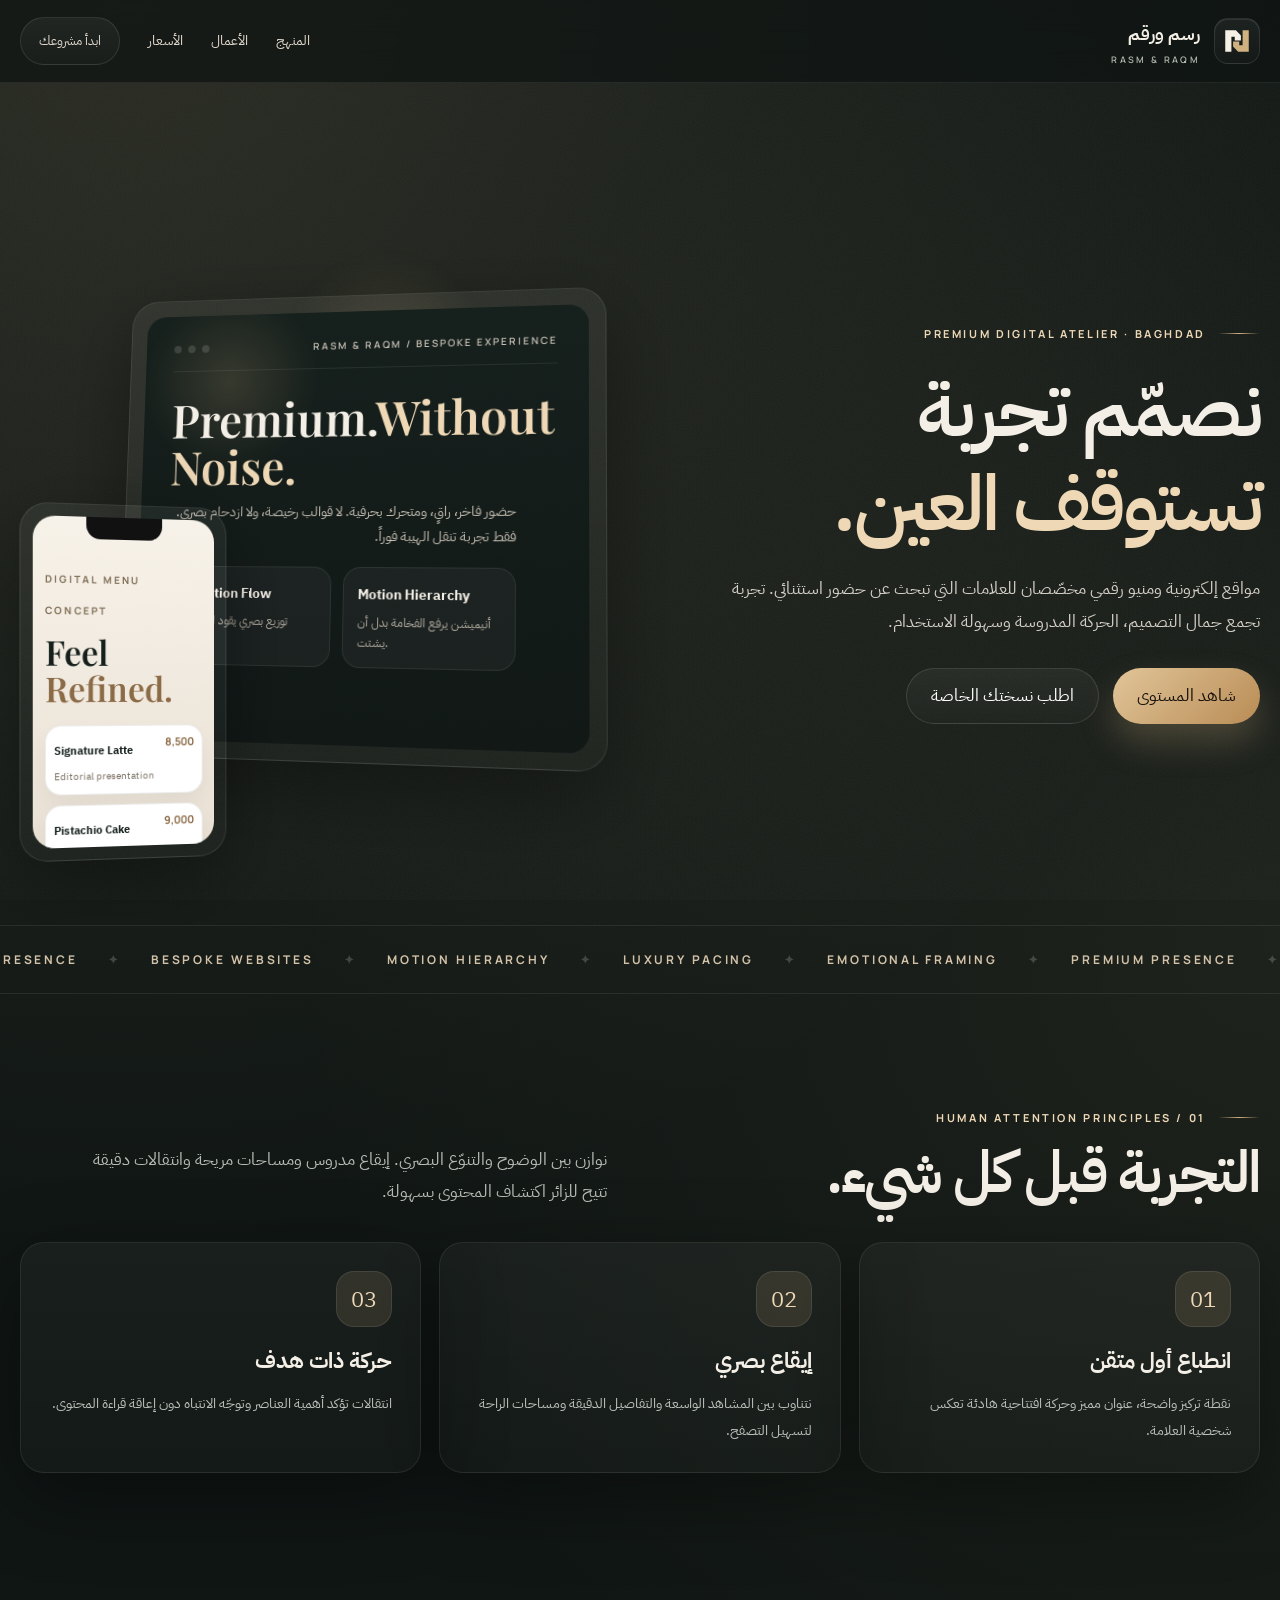
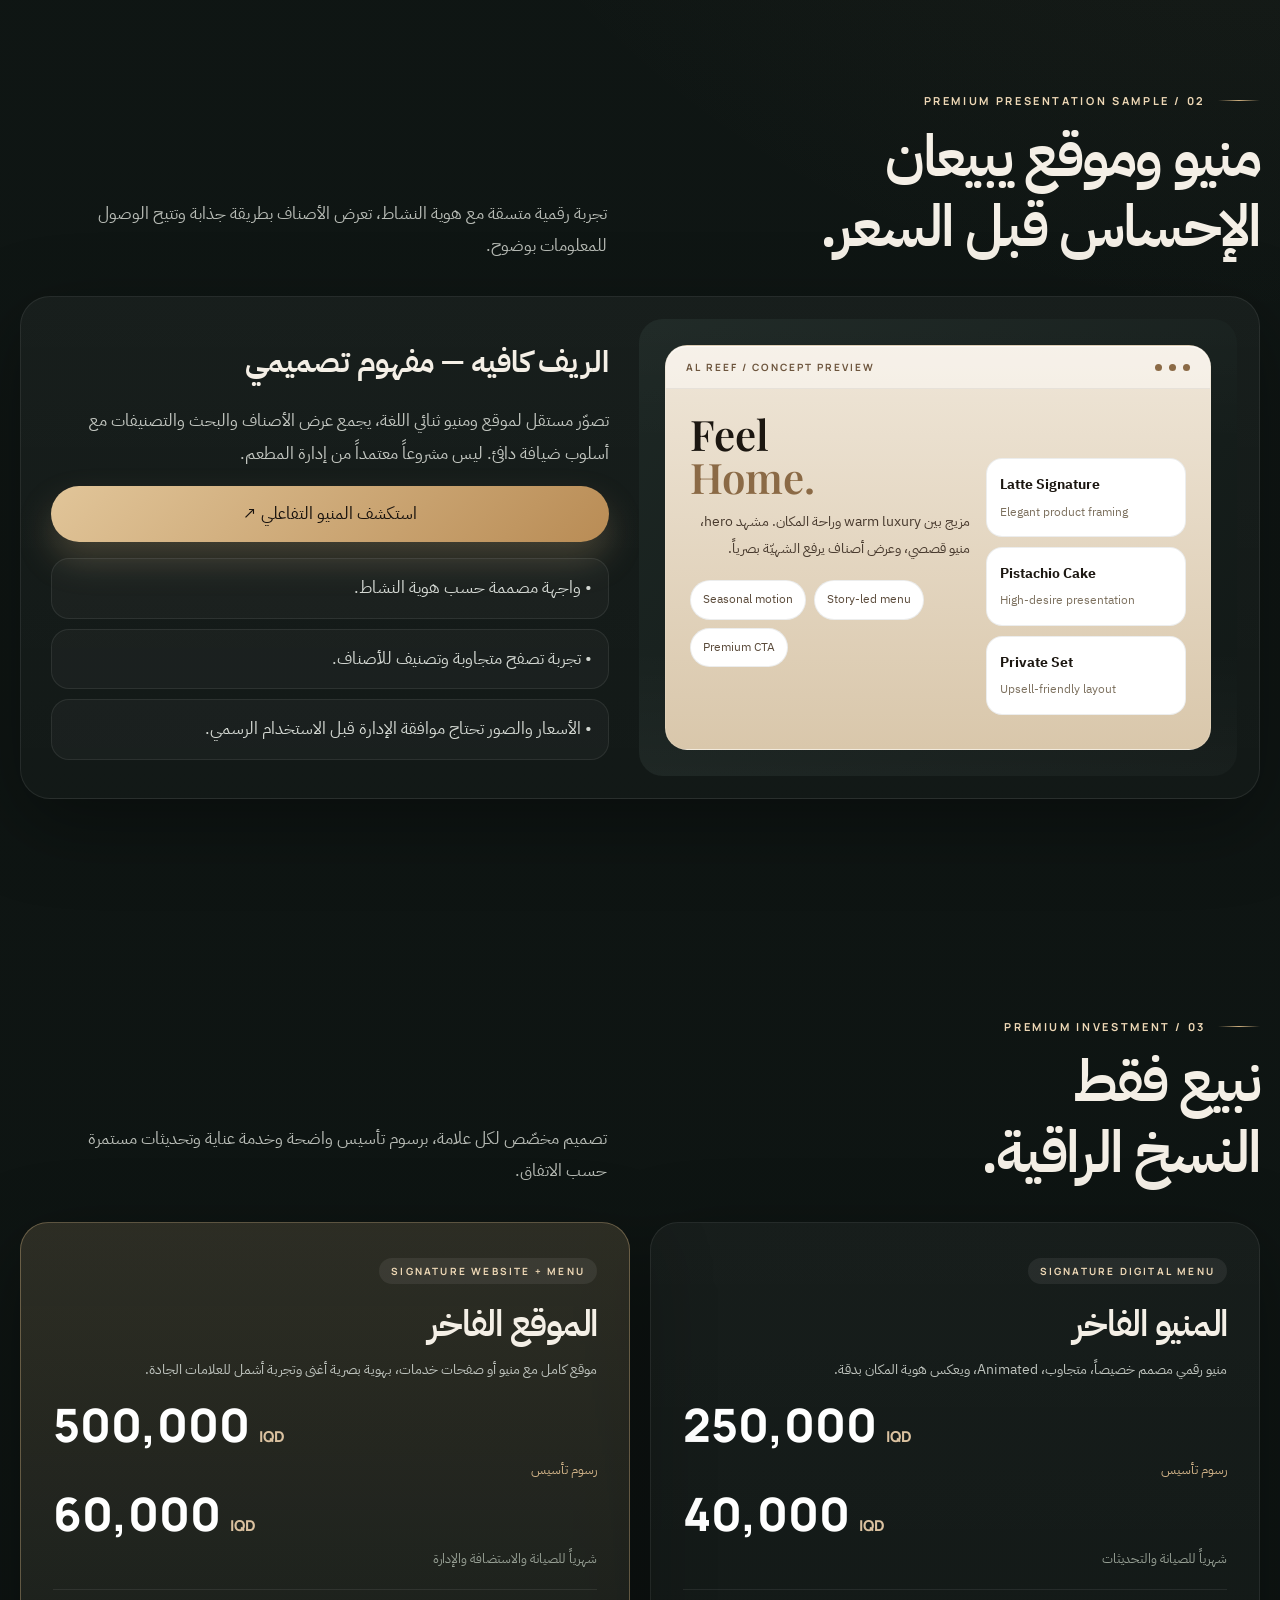
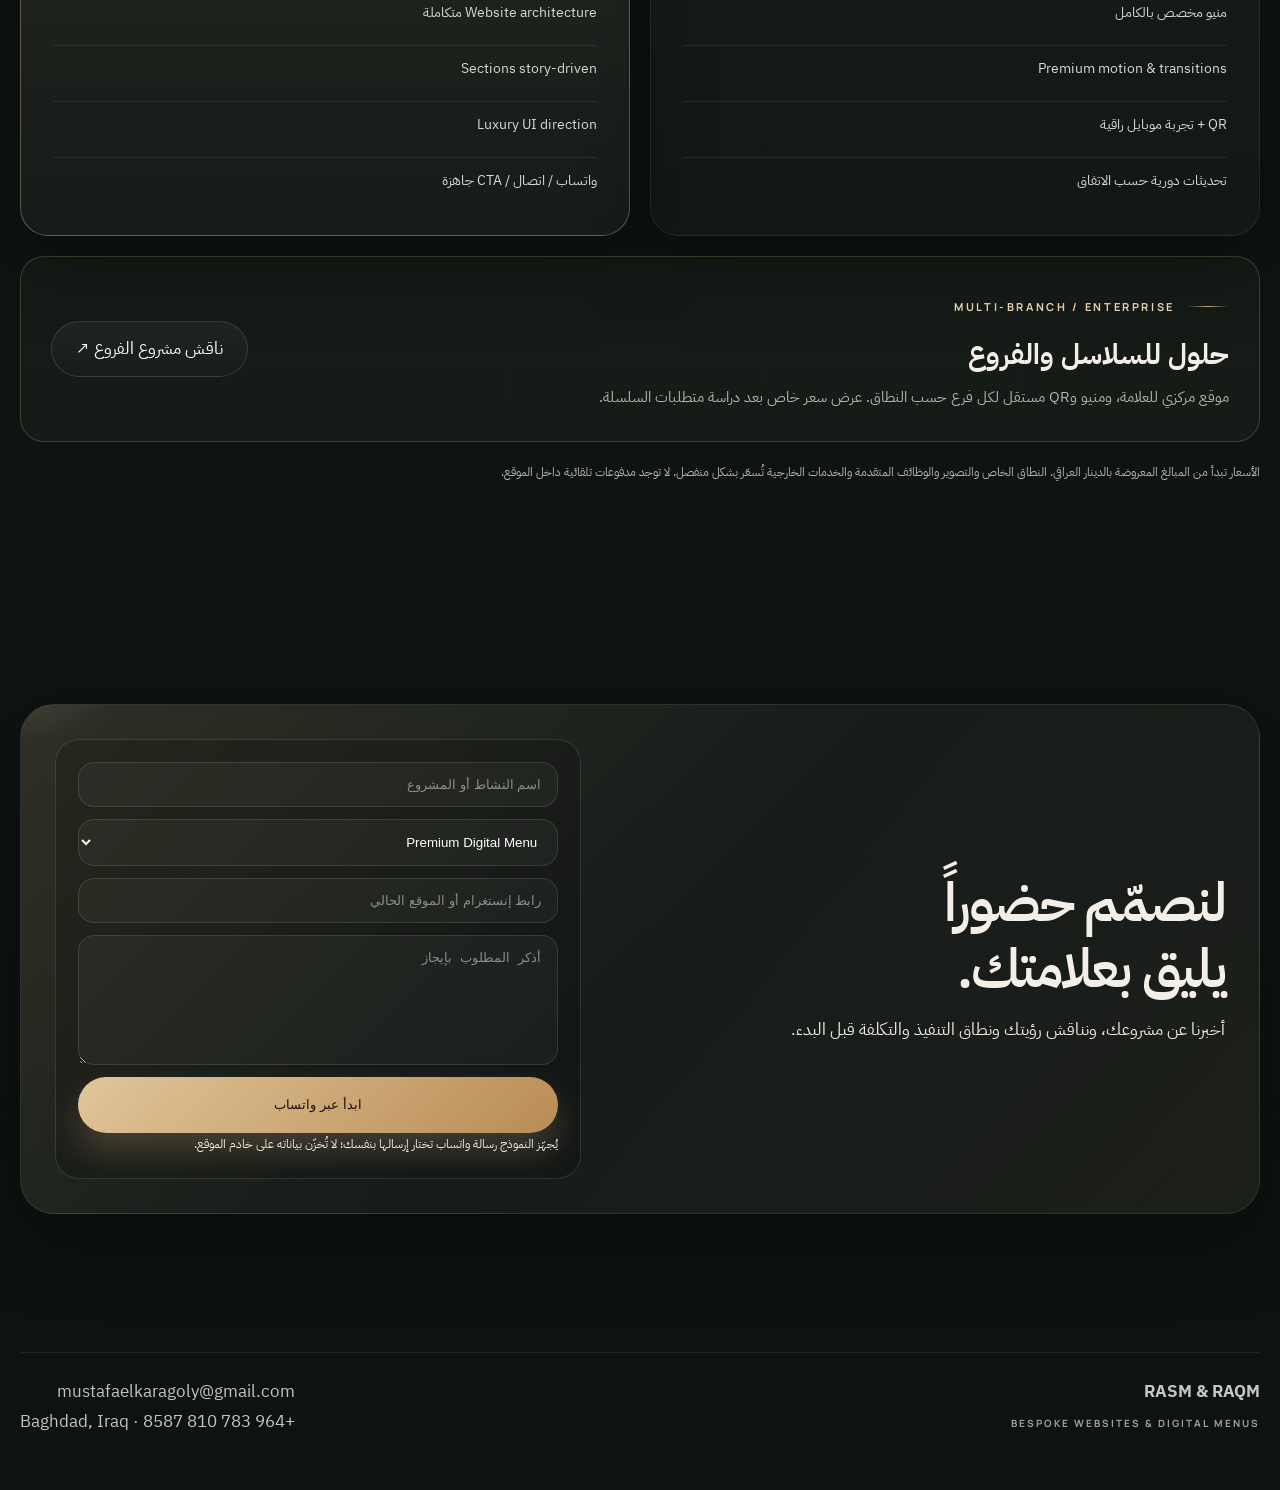
==== index.html @ 23bff21f "Continuous grouped menu with bidirectional scrollspy, sticky navigation and global filters" ====
<!doctype html>
<html lang="ar" dir="rtl">
<head>
  <meta charset="utf-8" />
  <meta name="viewport" content="width=device-width, initial-scale=1, viewport-fit=cover" />
  <meta name="theme-color" content="#111816" />
  <title>رسم ورقم | RASM &amp; RAQM — Premium Digital Studio</title><link rel="icon" href="assets/favicon.svg" type="image/svg+xml"><link rel="canonical" href="https://rasm-raqm.mustafaelkaragoly.workers.dev/"><meta name="description" content="استوديو متخصص بالمواقع الإلكترونية والمنيو الرقمي الفاخر في بغداد."><meta property="og:title" content="رسم ورقم | RASM &amp; RAQM">
  <link rel="preconnect" href="https://fonts.googleapis.com">
  <link rel="preconnect" href="https://fonts.gstatic.com" crossorigin>
  <link href="https://fonts.googleapis.com/css2?family=IBM+Plex+Sans+Arabic:wght@300;400;500;600;700&family=Playfair+Display:wght@500;600;700&family=Manrope:wght@400;500;600;700;800&display=swap" rel="stylesheet">
  <style>
    :root{
      --bg:#0e1412;
      --panel:#141d1a;
      --panel-2:#1a2521;
      --text:#f4efe6;
      --muted:#b0b7ad;
      --gold:#d0b180;
      --gold-soft:#eed8b6;
      --line:rgba(255,255,255,.08);
      --glow:rgba(208,177,128,.18);
      --radius:26px;
      --shadow:0 24px 80px rgba(0,0,0,.35);
      --max:1240px;
    }
    *{box-sizing:border-box}
    html{scroll-behavior:smooth}
    body{
      margin:0;
      background:
        radial-gradient(circle at 10% 0%, rgba(208,177,128,.14), transparent 26%),
        radial-gradient(circle at 100% 20%, rgba(208,177,128,.08), transparent 25%),
        linear-gradient(180deg, #101715 0%, #0d1311 100%);
      color:var(--text);
      font:400 17px/1.8 "IBM Plex Sans Arabic", system-ui, sans-serif;
      overflow-x:hidden;
    }
    body::before{
      content:""; position:fixed; inset:0; pointer-events:none; opacity:.06;
      background-image:url("data:image/svg+xml,%3Csvg xmlns='http://www.w3.org/2000/svg' width='180' height='180' viewBox='0 0 180 180'%3E%3Cfilter id='n'%3E%3CfeTurbulence type='fractalNoise' baseFrequency='.85' numOctaves='2'/%3E%3C/filter%3E%3Crect width='180' height='180' filter='url(%23n)' opacity='.65'/%3E%3C/svg%3E");
    }
    a{text-decoration:none;color:inherit}
    img{display:block;max-width:100%}
    .wrap{width:min(var(--max), calc(100% - 40px)); margin:auto; position:relative; z-index:2}
    .eyebrow{display:inline-flex;align-items:center;gap:12px;color:var(--gold-soft);font:700 11px/1 Manrope, sans-serif;letter-spacing:.24em;text-transform:uppercase}
    .eyebrow::before{content:"";width:42px;height:1px;background:linear-gradient(90deg,transparent,var(--gold),transparent)}
    .reveal{opacity:0;transform:translateY(32px) scale(.985);transition:opacity .9s ease, transform .9s ease}
    .reveal.on{opacity:1;transform:none}

    .topbar{position:sticky;top:0;z-index:30;background:rgba(14,20,18,.72);backdrop-filter:blur(16px);border-bottom:1px solid var(--line)}
    .nav{display:flex;justify-content:space-between;align-items:center;min-height:82px;gap:18px}
    .brand{display:flex;align-items:center;gap:14px}
    .mark{width:46px;height:46px;border-radius:14px;display:grid;place-items:center;border:1px solid rgba(255,255,255,.1);background:linear-gradient(180deg, rgba(255,255,255,.06), rgba(255,255,255,.02));box-shadow:inset 0 1px 0 rgba(255,255,255,.08)}
    .mark svg{width:28px;height:28px}
    .brand b{display:block;font-size:18px}
    .brand small{display:block;font:600 9px/1 Manrope,sans-serif;letter-spacing:.26em;color:var(--muted);margin-top:5px}
    .links{display:flex;align-items:center;gap:28px;color:#dfd8cc;font-size:14px}
    .links a{position:relative}
    .links a::after{content:"";position:absolute;inset:auto 0 -8px auto;width:0;height:1px;background:var(--gold);transition:.25s}
    .links a:hover::after{width:100%}
    .mini-btn{padding:11px 18px;border-radius:999px;border:1px solid rgba(255,255,255,.1);background:linear-gradient(180deg, rgba(255,255,255,.05), rgba(255,255,255,.02));font-size:13px}

    .hero{padding:56px 0 26px; position:relative; overflow:hidden}
    .hero-grid{display:grid;grid-template-columns:1.03fr .97fr;gap:40px;align-items:center;min-height:760px}
    .hero h1{font:600 clamp(50px, 7.3vw, 104px)/.98 "Playfair Display", serif;margin:20px 0 20px;letter-spacing:.01em}
    .hero h1 span{display:block;color:var(--gold-soft)}
    .hero p{max-width:560px;color:#d5d0c7;margin:0 0 30px;font-size:17px;line-height:1.95}
    .cta-row{display:flex;gap:14px;flex-wrap:wrap}
    .btn{display:inline-flex;align-items:center;justify-content:center;gap:10px;min-height:56px;padding:0 24px;border-radius:999px;transition:transform .3s ease, box-shadow .3s ease}
    .btn:hover{transform:translateY(-4px)}
    .btn-primary{background:linear-gradient(135deg, #e1c599, #b98c55); color:#17110d; box-shadow:0 18px 34px rgba(208,177,128,.25)}
    .btn-ghost{border:1px solid rgba(255,255,255,.12);background:linear-gradient(180deg, rgba(255,255,255,.05), rgba(255,255,255,.015));color:#fff}

    .hero-stage{position:relative;min-height:700px}
    .orb{position:absolute;border-radius:50%;filter:blur(10px);opacity:.55;animation:float 8s ease-in-out infinite}
    .orb.one{width:220px;height:220px;right:18%;top:6%;background:radial-gradient(circle, rgba(208,177,128,.32), transparent 65%)}
    .orb.two{width:180px;height:180px;left:8%;bottom:9%;background:radial-gradient(circle, rgba(255,255,255,.15), transparent 65%);animation-duration:10s}
    .device-wall{position:absolute;inset:20px 0 0 0}
    .laptop{position:absolute;right:0;top:60px;width:84%;border-radius:28px;padding:16px;background:linear-gradient(180deg, rgba(255,255,255,.06), rgba(255,255,255,.015));border:1px solid rgba(255,255,255,.09);box-shadow:var(--shadow);transform:perspective(1200px) rotateY(-10deg) rotateX(6deg);animation:drift 9s ease-in-out infinite}
    .screen{border-radius:20px;overflow:hidden;min-height:470px;background:linear-gradient(160deg, #1d2724, #111816);position:relative}
    .screen::before{content:"";position:absolute;inset:0;background:linear-gradient(120deg, rgba(255,255,255,.04), transparent 30%, transparent 70%, rgba(255,255,255,.02))}
    .site-preview{position:absolute;inset:0;padding:30px;background:
      radial-gradient(circle at 20% 16%, rgba(208,177,128,.18), transparent 18%),
      linear-gradient(180deg,#16201d,#111816)}
    .site-top{display:flex;justify-content:space-between;align-items:center;padding-bottom:18px;border-bottom:1px solid rgba(255,255,255,.08)}
    .site-top .dots{display:flex;gap:7px}.site-top .dots i{width:8px;height:8px;border-radius:50%;background:#fff2}.site-top small{font:600 10px/1 Manrope,sans-serif;color:#c9c2b7;letter-spacing:.2em}
    .preview-grid{display:grid;grid-template-columns:1.08fr .92fr;gap:20px;align-items:center;padding-top:26px}
    .preview-copy h3{font:600 48px/1.02 "Playfair Display",serif;margin:0 0 10px}
    .preview-copy h3 span{color:var(--gold-soft)}
    .preview-copy p{margin:0;color:#c5beb2;line-height:1.8;font-size:14px}
    .mini-cards{display:grid;grid-template-columns:1fr 1fr;gap:12px;margin-top:18px}
    .mini-card{padding:14px;border-radius:18px;background:rgba(255,255,255,.04);border:1px solid rgba(255,255,255,.08)}
    .mini-card b{display:block;font-size:14px;margin-bottom:6px}.mini-card span{display:block;color:#b7b0a4;font-size:12px;line-height:1.6}
    .floating-phone{position:absolute;left:0;bottom:0;width:36%;padding:12px;border-radius:28px;background:linear-gradient(180deg, rgba(255,255,255,.06), rgba(255,255,255,.02));border:1px solid rgba(255,255,255,.1);box-shadow:var(--shadow);transform:translateY(30px) perspective(900px) rotateY(10deg);animation:drift2 10s ease-in-out infinite}
    .phone-screen{border-radius:22px;overflow:hidden;background:linear-gradient(180deg,#f7f2e9,#eae1d5);min-height:380px;color:#15201c;position:relative}
    .phone-notch{width:42%;height:22px;background:#111;border-radius:0 0 14px 14px;margin:0 auto 12px}
    .phone-ui{padding:18px}
    .phone-ui .tag{font:700 10px/1 Manrope,sans-serif;letter-spacing:.22em;color:#7f6d55;text-transform:uppercase}
    .phone-ui h4{font:600 34px/1.05 "Playfair Display",serif;margin:10px 0 12px}.phone-ui h4 span{display:block;color:#8b6a46}
    .phone-list{display:grid;gap:10px;margin-top:18px}
    .phone-item{display:flex;justify-content:space-between;gap:10px;padding:12px 14px;border-radius:16px;background:#fff;border:1px solid rgba(21,32,28,.08);box-shadow:0 10px 20px rgba(0,0,0,.05)}
    .phone-item b{font-size:13px}.phone-item small{display:block;color:#7d7365;font-size:11px;margin-top:3px}.phone-item span{font:700 14px Manrope,sans-serif;color:#8b6a46}

    .ticker{padding:18px 0;border-top:1px solid var(--line);border-bottom:1px solid var(--line);overflow:hidden;white-space:nowrap}
    .ticker-track{display:inline-flex;gap:30px;min-width:max-content;animation:ticker 22s linear infinite;color:#d3c2a8;font:700 12px Manrope,sans-serif;letter-spacing:.24em;text-transform:uppercase}
    .ticker-track span::after{content:"✦";margin-inline-start:30px;color:#ffffff30}

    section{padding:104px 0;position:relative}
    .section-head{display:grid;grid-template-columns:1.03fr .97fr;gap:30px;align-items:end;margin-bottom:34px}
    .section-head h2{font:600 clamp(40px,5vw,72px)/1.04 "Playfair Display",serif;margin:10px 0 0}
    .section-head p{margin:0;color:#b8bcb6;line-height:1.9;max-width:540px}

    .psych-grid{display:grid;grid-template-columns:repeat(3,1fr);gap:18px}
    .psych-card{padding:28px;border-radius:24px;background:linear-gradient(180deg, rgba(255,255,255,.04), rgba(255,255,255,.018));border:1px solid rgba(255,255,255,.08);box-shadow:var(--shadow)}
    .psych-card i{display:inline-grid;place-items:center;width:56px;height:56px;border-radius:18px;background:rgba(208,177,128,.14);border:1px solid rgba(255,255,255,.09);font-style:normal;color:var(--gold-soft);font-size:22px;margin-bottom:14px}
    .psych-card h3{margin:0 0 10px;font-size:22px}.psych-card p{margin:0;color:#bcc0ba;font-size:14px;line-height:1.9}

    .work-stack{display:grid;gap:22px}
    .case{display:grid;grid-template-columns:1.02fr .98fr;gap:22px;align-items:stretch;padding:22px;border-radius:30px;background:linear-gradient(180deg, rgba(255,255,255,.04), rgba(255,255,255,.018));border:1px solid rgba(255,255,255,.08);box-shadow:var(--shadow)}
    .case-art{border-radius:24px;overflow:hidden;min-height:420px;position:relative;background:linear-gradient(135deg,#1d2724,#111816)}
    .case-art::before{content:"";position:absolute;inset:0;background:linear-gradient(180deg, rgba(255,255,255,.02), transparent 28%, transparent 72%, rgba(255,255,255,.03))}
    .case-scene{position:absolute;inset:0;padding:26px}
    .case-window{height:100%;border-radius:22px;border:1px solid rgba(255,255,255,.1);background:linear-gradient(180deg,#efe6d8,#d9c7ab);overflow:hidden;position:relative;box-shadow:inset 0 1px 0 rgba(255,255,255,.65)}
    .case-header{display:flex;justify-content:space-between;align-items:center;padding:16px 20px;background:rgba(255,255,255,.42);border-bottom:1px solid rgba(0,0,0,.06)}
    .case-header small{font:700 10px/1 Manrope,sans-serif;letter-spacing:.2em;color:#6d553d;text-transform:uppercase}.chrome-dots{display:flex;gap:7px}.chrome-dots i{width:7px;height:7px;border-radius:50%;background:#8b6a46}
    .case-body{display:grid;grid-template-columns:1fr 200px;gap:16px;padding:24px;height:calc(100% - 53px)}
    .case-copy h3{font:600 42px/1.02 "Playfair Display",serif;margin:0;color:#1c1711}.case-copy h3 span{display:block;color:#8b6a46}.case-copy p{margin:10px 0 0;color:#47392d;font-size:14px;line-height:1.9}
    .menu-pills{display:flex;gap:8px;flex-wrap:wrap;margin-top:18px}.menu-pills span{padding:8px 12px;border-radius:999px;background:#fff;border:1px solid rgba(21,32,28,.08);font-size:12px;color:#5b4b3b}
    .dish-cards{display:grid;gap:10px;align-self:end}.dish-card{padding:13px;border-radius:16px;background:#fff;color:#1c1711;border:1px solid rgba(21,32,28,.08)}.dish-card b{display:block;font-size:14px}.dish-card small{display:block;color:#7d715f;font-size:12px;margin-top:4px}
    .case-copy2{padding:16px 8px;display:grid;gap:16px;align-content:center}
    .case-copy2 h3{font-size:30px;margin:0}.case-copy2 p{margin:0;color:#c3c7c1;line-height:1.9}
    .case-list{display:grid;gap:10px}.case-list div{padding:14px 16px;border-radius:18px;background:rgba(255,255,255,.03);border:1px solid rgba(255,255,255,.08);color:#d4d8d3}

    .price-grid{display:grid;grid-template-columns:repeat(2,1fr);gap:20px}
    .plan{padding:32px;border-radius:28px;background:linear-gradient(180deg, rgba(255,255,255,.04), rgba(255,255,255,.018));border:1px solid rgba(255,255,255,.08);position:relative;overflow:hidden;box-shadow:var(--shadow)}
    .plan.featured{background:linear-gradient(180deg, rgba(208,177,128,.16), rgba(255,255,255,.03));border-color:rgba(208,177,128,.38)}
    .plan .tag{display:inline-flex;padding:8px 12px;border-radius:999px;background:rgba(255,255,255,.07);font:700 10px/1 Manrope,sans-serif;letter-spacing:.22em;text-transform:uppercase;color:var(--gold-soft)}
    .plan h3{font:600 36px/1.05 "Playfair Display",serif;margin:18px 0 10px}
    .plan p{color:#bfc4be;font-size:14px;line-height:1.9;margin:0 0 18px}
    .money{display:grid;gap:10px;margin:14px 0 18px}
    .money b{font:800 46px/1 Manrope,sans-serif;color:#fff;direction:ltr}.money b small{font-size:15px;color:#dbc2a0}
    .money span{display:block;color:#d2b489;font-size:13px}.money em{display:block;color:#97a095;font-style:normal;font-size:13px}
    .plan ul{margin:0;padding:0;list-style:none;display:grid;gap:10px}.plan li{padding:10px 0;border-top:1px solid rgba(255,255,255,.08);color:#d6dad5;font-size:14px}

    .cta-shell{padding:34px;border-radius:34px;position:relative;overflow:hidden;background:linear-gradient(135deg, rgba(208,177,128,.18), rgba(255,255,255,.04), rgba(208,177,128,.08));border:1px solid rgba(255,255,255,.09);box-shadow:var(--shadow)}
    .cta-shell::before{content:"";position:absolute;inset:-40% auto auto -10%;width:260px;height:260px;border-radius:50%;background:radial-gradient(circle, rgba(255,255,255,.18), transparent 60%)}
    .cta-grid{position:relative;z-index:1;display:grid;grid-template-columns:1.08fr .92fr;gap:26px;align-items:center}
    .cta-grid h2{font:600 clamp(36px,4.2vw,62px)/1.03 "Playfair Display",serif;margin:0 0 12px}
    .cta-grid p{margin:0;color:#f0ece4;line-height:1.9}
    .contact-panel{padding:22px;border-radius:24px;background:rgba(0,0,0,.16);border:1px solid rgba(255,255,255,.12)}
    .contact-panel form{display:grid;gap:12px}.contact-panel input,.contact-panel select,.contact-panel textarea{width:100%;border:1px solid rgba(255,255,255,.11);background:rgba(255,255,255,.04);color:#fff;border-radius:16px;padding:14px 16px;outline:none}.contact-panel textarea{min-height:130px;resize:vertical}
    .contact-panel input::placeholder,.contact-panel textarea::placeholder{color:#d2d2d299}
    .contact-panel .btn-primary{width:100%;border:none}

    footer{padding:34px 0 52px;color:#c3c7c1}
    .foot{display:flex;justify-content:space-between;gap:18px;align-items:center;flex-wrap:wrap;border-top:1px solid var(--line);padding-top:24px}
    .foot small{font:700 10px/1 Manrope,sans-serif;letter-spacing:.2em;color:#9da39c;text-transform:uppercase}

    @keyframes ticker{from{transform:translateX(0)}to{transform:translateX(-50%)}}
    @keyframes float{50%{transform:translateY(-16px)}}
    @keyframes drift{50%{transform:perspective(1200px) rotateY(-8deg) rotateX(4deg) translateY(-12px)}}
    @keyframes drift2{50%{transform:translateY(16px) perspective(900px) rotateY(8deg)}}

    @media (max-width:1100px){
      .hero-grid,.section-head,.case,.cta-grid{grid-template-columns:1fr}
      .hero-stage{min-height:640px}.laptop{width:88%}.floating-phone{width:40%}.psych-grid,.price-grid{grid-template-columns:1fr 1fr}
    }
    @media (max-width:760px){
      .wrap{width:min(var(--max), calc(100% - 24px))}
      .links a:not(.mini-btn){display:none}
      .nav{min-height:70px}.hero{padding-top:34px}.hero-grid{min-height:0;gap:24px}.hero h1{font-size:60px}.hero p{font-size:14px}.hero-stage{min-height:500px}.laptop{top:40px;right:0;width:92%;padding:10px}.screen{min-height:320px}.preview-grid{grid-template-columns:1fr}.preview-copy h3{font-size:32px}.floating-phone{width:48%;left:4%;bottom:8px}.phone-screen{min-height:280px}.phone-ui h4{font-size:26px}.section-head h2{font-size:46px}.psych-grid,.price-grid{grid-template-columns:1fr}.case{padding:14px}.case-body{grid-template-columns:1fr;gap:12px}.cta-shell{padding:22px}.cta-grid h2{font-size:40px}
    }
   
.reveal{opacity:1;transform:none}.reveal.motion-ready{opacity:0;transform:translateY(24px)}.reveal.motion-ready.on{opacity:1;transform:none}
.hero h1,.section-head h2,.plan h3,.cta-grid h2{font-family:"IBM Plex Sans Arabic",Tahoma,sans-serif;line-height:1.22;font-weight:600;letter-spacing:-.035em}
.hero h1{font-size:clamp(48px,6vw,91px)}.section-head h2{font-size:clamp(36px,4.5vw,66px)}
.enterprise{margin-top:20px;border:1px solid #d0b18040;display:flex;align-items:center;justify-content:space-between;gap:25px;padding:30px;border-radius:24px;background:#d0b1800b}.enterprise h3{font-size:28px;margin:12px 0 4px}.enterprise p{color:var(--muted);margin:0;font-size:15px}.terms{font-size:12px;color:var(--muted);line-height:1.8;margin-top:20px}.contact-panel select option{background:#18221e;color:#f5f2eb}.contact-panel input:focus,.contact-panel select:focus,.contact-panel textarea:focus{outline:2px solid var(--gold);outline-offset:2px}.btn:focus-visible,a:focus-visible{outline:2px solid var(--gold);outline-offset:4px}.ticker-track{direction:ltr}.site-preview,.phone-ui,.case-window{direction:ltr}.preview-copy p,.case-copy p{direction:rtl;text-align:right}.preview-grid{grid-template-columns:1fr}.preview-copy{max-width:90%}.mini-cards{max-width:380px}.case-body{grid-template-columns:1fr minmax(120px,200px)}.case-copy{min-width:0}.screen,.phone-screen{min-height:0}.screen{aspect-ratio:1.04}.phone-screen{aspect-ratio:.56}.hero-stage{min-height:620px}.phone-ui{padding:12px}.phone-item{padding:8px;gap:5px}.phone-item b{font-size:11px}.phone-item span{font-size:11px}.phone-item small{font-size:10px}.phone-ui h4{font-size:clamp(20px,2.8vw,34px)}
@media(max-width:760px){.hero h1{font-size:clamp(45px,12vw,68px)}.hero-stage{min-height:0;aspect-ratio:.95}.laptop{top:15px}.screen{aspect-ratio:1.05}.site-preview{padding:14px}.site-top small{font-size:7px}.preview-grid{padding-top:12px}.preview-copy h3{font-size:clamp(22px,6vw,32px)}.preview-copy p{font-size:10px}.mini-cards{margin-top:10px;gap:6px}.mini-card{padding:6px;border-radius:8px}.mini-card b{font-size:9px;margin-bottom:3px}.mini-card span{font-size:8px}.floating-phone{width:43%;left:1%;bottom:0;padding:6px}.phone-screen{border-radius:14px}.phone-notch{height:10px;margin-bottom:5px}.phone-ui{padding:8px}.phone-ui h4{margin:5px 0;font-size:20px}.phone-ui .tag{font-size:6px;letter-spacing:.1em}.phone-list{gap:5px;margin-top:6px}.phone-item{padding:6px;border-radius:7px}.phone-item b,.phone-item span{font-size:8px}.phone-item small{font-size:7px}.case-art{min-height:420px}.case-scene{padding:12px}.case-body{grid-template-columns:1fr;padding:14px;align-content:start;gap:10px}.case-copy h3{font-size:30px}.case-copy p{font-size:12px}.dish-cards{gap:5px}.dish-card{padding:7px}.dish-card b{font-size:11px}.dish-card small{font-size:9px}.menu-pills{gap:5px;margin-top:8px}.menu-pills span{padding:4px 8px;font-size:9px}.case-copy2{padding:10px}.section-head h2{font-size:39px}.enterprise{flex-direction:column;align-items:flex-start;padding:22px}section{padding:64px 0}}
@media(prefers-reduced-motion:reduce){*,*::before,*::after{animation:none!important;transition:none!important;scroll-behavior:auto!important}.reveal.motion-ready{opacity:1;transform:none}}
</style>
</head>
<body>
  <div class="topbar">
    <div class="wrap nav">
      <a class="brand" href="#top">
        <div class="mark">
          <svg viewBox="0 0 100 100" aria-hidden="true"><path fill="#f5efe6" d="M8 12H46L64 30V48H42V35H30V88H8Z"/><path fill="#d0b180" d="M92 88H54L36 70V52H58V65H70V12H92Z"/></svg>
        </div>
        <div>
          <b>رسم ورقم</b>
          <small>RASM &amp; RAQM</small>
        </div>
      </a>
      <div class="links">
        <a href="#psychology">المنهج</a>
        <a href="#work">الأعمال</a>
        <a href="#pricing">الأسعار</a>
        <a class="mini-btn" href="#contact">ابدأ مشروعك</a>
      </div>
    </div>
  </div>

  <header class="hero" id="top">
    <div class="wrap hero-grid">
      <div class="reveal on">
        <span class="eyebrow">premium digital atelier · baghdad</span>
        <h1>نصمّم تجربة <span>تستوقف العين.</span></h1>
        <p>
          مواقع إلكترونية ومنيو رقمي مخصّصان للعلامات التي تبحث عن حضور استثنائي. تجربة تجمع جمال التصميم، الحركة المدروسة وسهولة الاستخدام.
        </p>
        <div class="cta-row">
          <a class="btn btn-primary" href="#work">شاهد المستوى</a>
          <a class="btn btn-ghost" href="#contact">اطلب نسختك الخاصة</a>
        </div>
      </div>

      <div class="hero-stage reveal on" aria-hidden="true">
        <div class="orb one"></div>
        <div class="orb two"></div>
        <div class="device-wall">
          <div class="laptop">
            <div class="screen">
              <div class="site-preview">
                <div class="site-top"><div class="dots"><i></i><i></i><i></i></div><small>RASM &amp; RAQM / BESPOKE EXPERIENCE</small></div>
                <div class="preview-grid">
                  <div class="preview-copy">
                    <h3>Premium.<span>Without Noise.</span></h3>
                    <p>حضور فاخر، راقٍ، ومتحرك بحرفية. لا قوالب رخيصة، ولا ازدحام بصري. فقط تجربة تنقل الهيبة فوراً.</p>
                    <div class="mini-cards">
                      <div class="mini-card"><b>Attention Flow</b><span>توزيع بصري يقود العين ولا يرهقها.</span></div>
                      <div class="mini-card"><b>Motion Hierarchy</b><span>أنيميشن يرفع الفخامة بدل أن يشتت.</span></div>
                    </div>
                  </div>
                  <div></div>
                </div>
              </div>
            </div>
          </div>
          <div class="floating-phone">
            <div class="phone-screen">
              <div class="phone-notch"></div>
              <div class="phone-ui">
                <span class="tag">digital menu concept</span>
                <h4>Feel <span>Refined.</span></h4>
                <div class="phone-list">
                  <div class="phone-item"><div><b>Signature Latte</b><small>Editorial presentation</small></div><span>8,500</span></div>
                  <div class="phone-item"><div><b>Pistachio Cake</b><small>Luxury menu layout</small></div><span>9,000</span></div>
                  <div class="phone-item"><div><b>Private Dining Set</b><small>Premium upsell focus</small></div><span>24,000</span></div>
                </div>
              </div>
            </div>
          </div>
        </div>
      </div>
    </div>
  </header>

  <div class="ticker">
    <div class="ticker-track">
      <span>bespoke websites</span><span>motion hierarchy</span><span>luxury pacing</span><span>emotional framing</span><span>premium presence</span>
      <span>bespoke websites</span><span>motion hierarchy</span><span>luxury pacing</span><span>emotional framing</span><span>premium presence</span>
    </div>
  </div>

  <section id="psychology">
    <div class="wrap">
      <div class="section-head reveal">
        <div>
          <span class="eyebrow">01 / human attention principles</span>
          <h2>التجربة قبل كل شيء.</h2>
        </div>
        <p>
          نوازن بين الوضوح والتنوّع البصري. إيقاع مدروس ومساحات مريحة وانتقالات دقيقة تتيح للزائر اكتشاف المحتوى بسهولة.
        </p>
      </div>
      <div class="psych-grid">
        <article class="psych-card reveal"><i>01</i><h3>انطباع أول متقن</h3><p>نقطة تركيز واضحة، عنوان مميز وحركة افتتاحية هادئة تعكس شخصية العلامة.</p></article>
        <article class="psych-card reveal"><i>02</i><h3>إيقاع بصري</h3><p>نتناوب بين المشاهد الواسعة والتفاصيل الدقيقة ومساحات الراحة لتسهيل التصفح.</p></article>
        <article class="psych-card reveal"><i>03</i><h3>حركة ذات هدف</h3><p>انتقالات تؤكد أهمية العناصر وتوجّه الانتباه دون إعاقة قراءة المحتوى.</p></article>
      </div>
    </div>
  </section>

  <section id="work">
    <div class="wrap">
      <div class="section-head reveal">
        <div>
          <span class="eyebrow">02 / premium presentation sample</span>
          <h2>منيو وموقع يبيعان <br>الإحساس قبل السعر.</h2>
        </div>
        <p>
          تجربة رقمية متسقة مع هوية النشاط، تعرض الأصناف بطريقة جذابة وتتيح الوصول للمعلومات بوضوح.
        </p>
      </div>

      <div class="work-stack">
        <article class="case reveal">
          <div class="case-art">
            <div class="case-scene">
              <div class="case-window">
                <div class="case-header"><small>al reef / concept preview</small><div class="chrome-dots"><i></i><i></i><i></i></div></div>
                <div class="case-body">
                  <div class="case-copy">
                    <h3>Feel <span>Home.</span></h3>
                    <p>مزيج بين warm luxury وراحة المكان. مشهد hero، منيو قصصي، وعرض أصناف يرفع الشهيّة بصرياً.</p>
                    <div class="menu-pills"><span>Seasonal motion</span><span>Story-led menu</span><span>Premium CTA</span></div>
                  </div>
                  <div class="dish-cards">
                    <div class="dish-card"><b>Latte Signature</b><small>Elegant product framing</small></div>
                    <div class="dish-card"><b>Pistachio Cake</b><small>High-desire presentation</small></div>
                    <div class="dish-card"><b>Private Set</b><small>Upsell-friendly layout</small></div>
                  </div>
                </div>
              </div>
            </div>
          </div>
          <div class="case-copy2">
            <h3>الريف كافيه — مفهوم تصميمي</h3>
            <p>تصوّر مستقل لموقع ومنيو ثنائي اللغة، يجمع عرض الأصناف والبحث والتصنيفات مع أسلوب ضيافة دافئ. ليس مشروعاً معتمداً من إدارة المطعم.</p>
            <a href="reef-concept.html?v=9" class="btn btn-primary">استكشف المنيو التفاعلي ↗</a><div class="case-list">
              <div>• واجهة مصممة حسب هوية النشاط.</div>
              <div>• تجربة تصفح متجاوبة وتصنيف للأصناف.</div>
              <div>• الأسعار والصور تحتاج موافقة الإدارة قبل الاستخدام الرسمي.</div>
            </div>
          </div>
        </article>
      </div>
    </div>
  </section>

  <section id="pricing">
    <div class="wrap">
      <div class="section-head reveal">
        <div>
          <span class="eyebrow">03 / premium investment</span>
          <h2>نبيع فقط <br>النسخ الراقية.</h2>
        </div>
        <p>
          تصميم مخصّص لكل علامة، برسوم تأسيس واضحة وخدمة عناية وتحديثات مستمرة حسب الاتفاق.
        </p>
      </div>
      <div class="price-grid">
        <article class="plan reveal">
          <span class="tag">signature digital menu</span>
          <h3>المنيو الفاخر</h3>
          <p>منيو رقمي مصمم خصيصاً، متجاوب، Animated، ويعكس هوية المكان بدقة.</p>
          <div class="money">
            <b>250,000 <small>IQD</small></b>
            <span>رسوم تأسيس</span>
            <b>40,000 <small>IQD</small></b>
            <em>شهرياً للصيانة والتحديثات</em>
          </div>
          <ul>
            <li>منيو مخصص بالكامل</li>
            <li>Premium motion & transitions</li>
            <li>QR + تجربة موبايل راقية</li>
            <li>تحديثات دورية حسب الاتفاق</li>
          </ul>
        </article>
        <article class="plan featured reveal">
          <span class="tag">signature website + menu</span>
          <h3>الموقع الفاخر</h3>
          <p>موقع كامل مع منيو أو صفحات خدمات، بهوية بصرية أغنى وتجربة أشمل للعلامات الجادة.</p>
          <div class="money">
            <b>500,000 <small>IQD</small></b>
            <span>رسوم تأسيس</span>
            <b>60,000 <small>IQD</small></b>
            <em>شهرياً للصيانة والاستضافة والإدارة</em>
          </div>
          <ul>
            <li>Website architecture متكاملة</li>
            <li>Sections story-driven</li>
            <li>Luxury UI direction</li>
            <li>واتساب / اتصال / CTA جاهزة</li>
          </ul>
        </article>
      </div><div class="enterprise"><div><span class="eyebrow">MULTI-BRANCH / ENTERPRISE</span><h3>حلول للسلاسل والفروع</h3><p>موقع مركزي للعلامة، ومنيو وQR مستقل لكل فرع حسب النطاق. عرض سعر خاص بعد دراسة متطلبات السلسلة.</p></div><a class="btn btn-ghost" href="#contact">ناقش مشروع الفروع ↗</a></div><p class="terms">الأسعار تبدأ من المبالغ المعروضة بالدينار العراقي. النطاق الخاص والتصوير والوظائف المتقدمة والخدمات الخارجية تُسعّر بشكل منفصل. لا توجد مدفوعات تلقائية داخل الموقع.</p>
    </div>
  </section>

  <section id="contact">
    <div class="wrap">
      <div class="cta-shell reveal">
        <div class="cta-grid">
          <div>
            <h2>لنصمّم حضوراً<br>يليق بعلامتك.</h2>
            <p>
              أخبرنا عن مشروعك، ونناقش رؤيتك ونطاق التنفيذ والتكلفة قبل البدء.
            </p>
          </div>
          <div class="contact-panel">
            <form id="brief">
              <input name="business" aria-label="اسم النشاط" placeholder="اسم النشاط أو المشروع" required maxlength="100">
              <select name="service" aria-label="الخدمة المطلوبة">
                <option>Premium Digital Menu</option>
                <option>Premium Website + Menu</option><option>Multi-Branch / Enterprise</option>
              </select>
              <input name="social" aria-label="رابط النشاط" placeholder="رابط إنستغرام أو الموقع الحالي" maxlength="180">
              <textarea name="details" aria-label="تفاصيل المشروع" placeholder="أذكر المطلوب بإيجاز" maxlength="700"></textarea>
              <button class="btn btn-primary" type="submit">ابدأ عبر واتساب</button>
            </form><p class="terms">يُجهّز النموذج رسالة واتساب تختار إرسالها بنفسك؛ لا تُخزّن بياناته على خادم الموقع.</p>
          </div>
        </div>
      </div>
    </div>
  </section>

  <footer>
    <div class="wrap foot">
      <div>
        <strong>RASM &amp; RAQM</strong><br>
        <small>bespoke websites & digital menus</small>
      </div>
      <div><a href="mailto:mustafaelkaragoly@gmail.com">mustafaelkaragoly@gmail.com</a><br><a href="tel:+9647838108587">+964 783 810 8587</a> · Baghdad, Iraq</div>
    </div>
  </footer>

  <script src="assets/premium.js" defer></script>
</body>
</html>
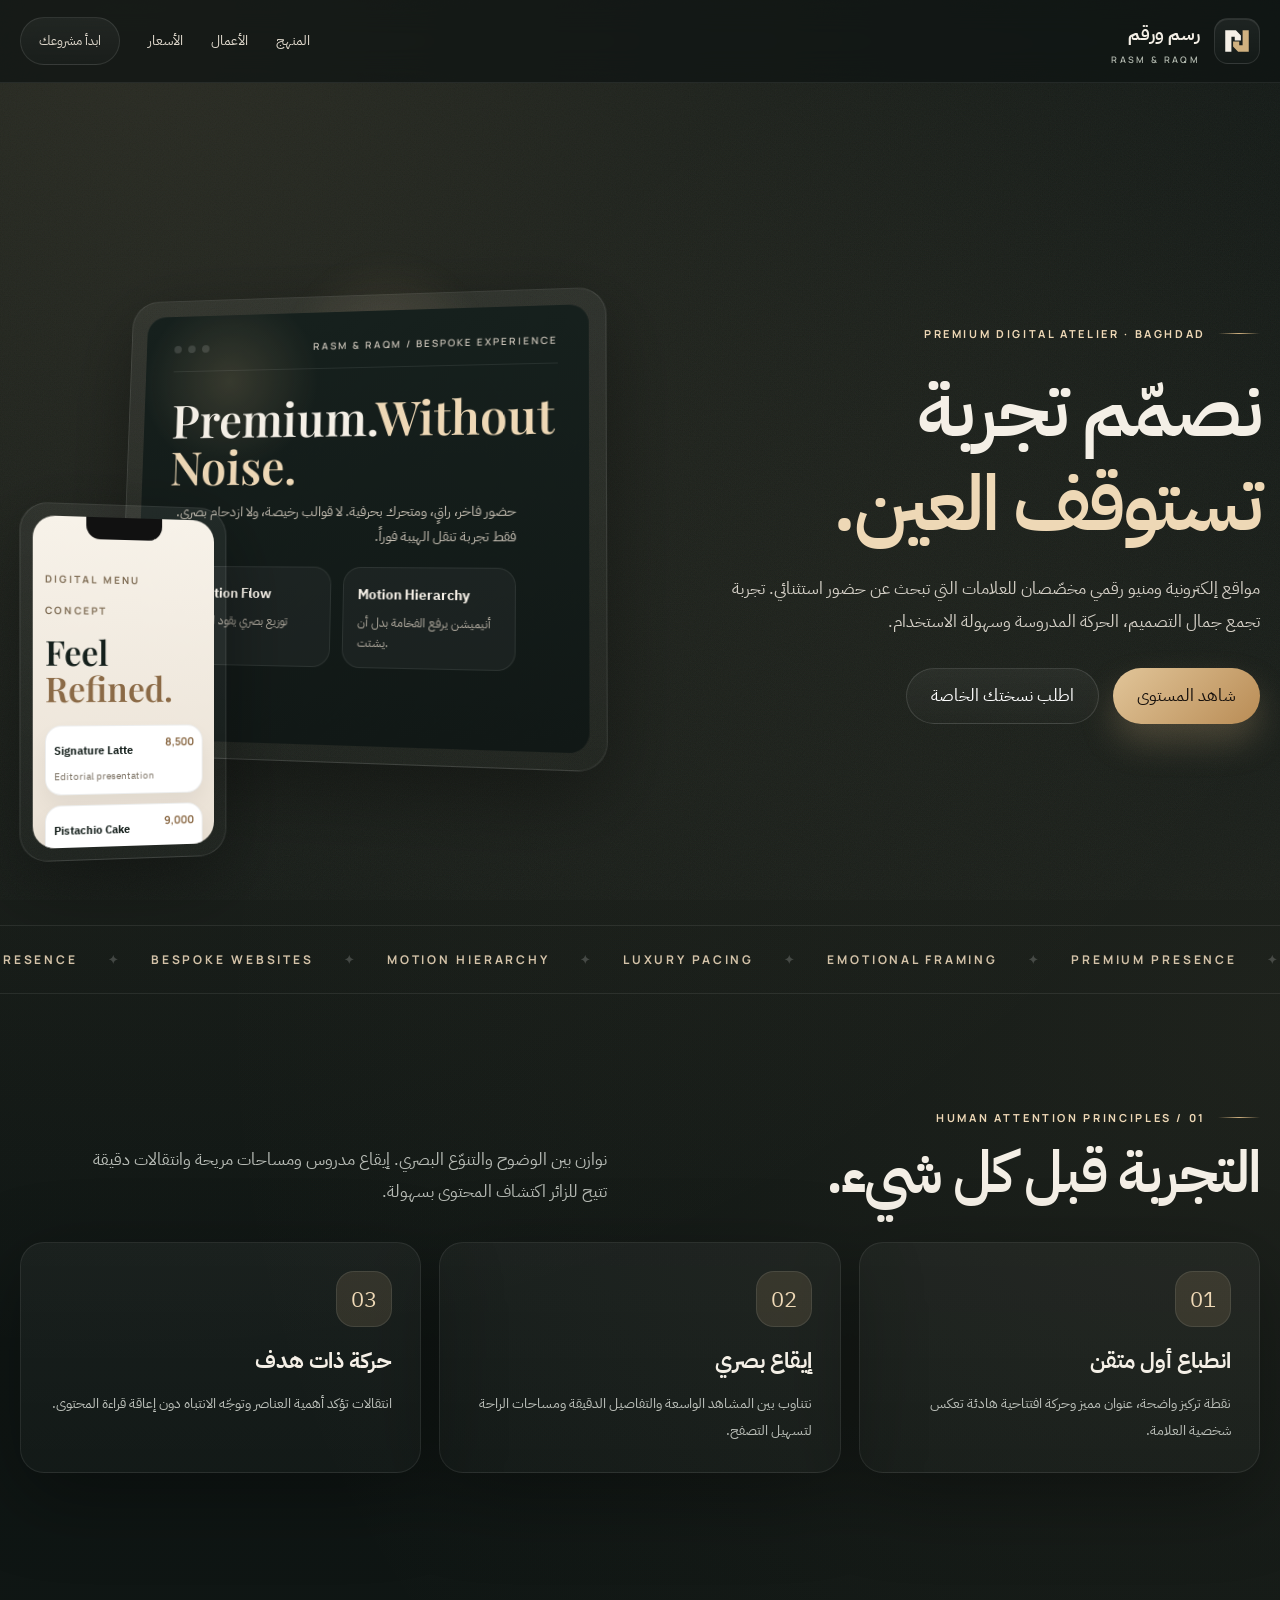
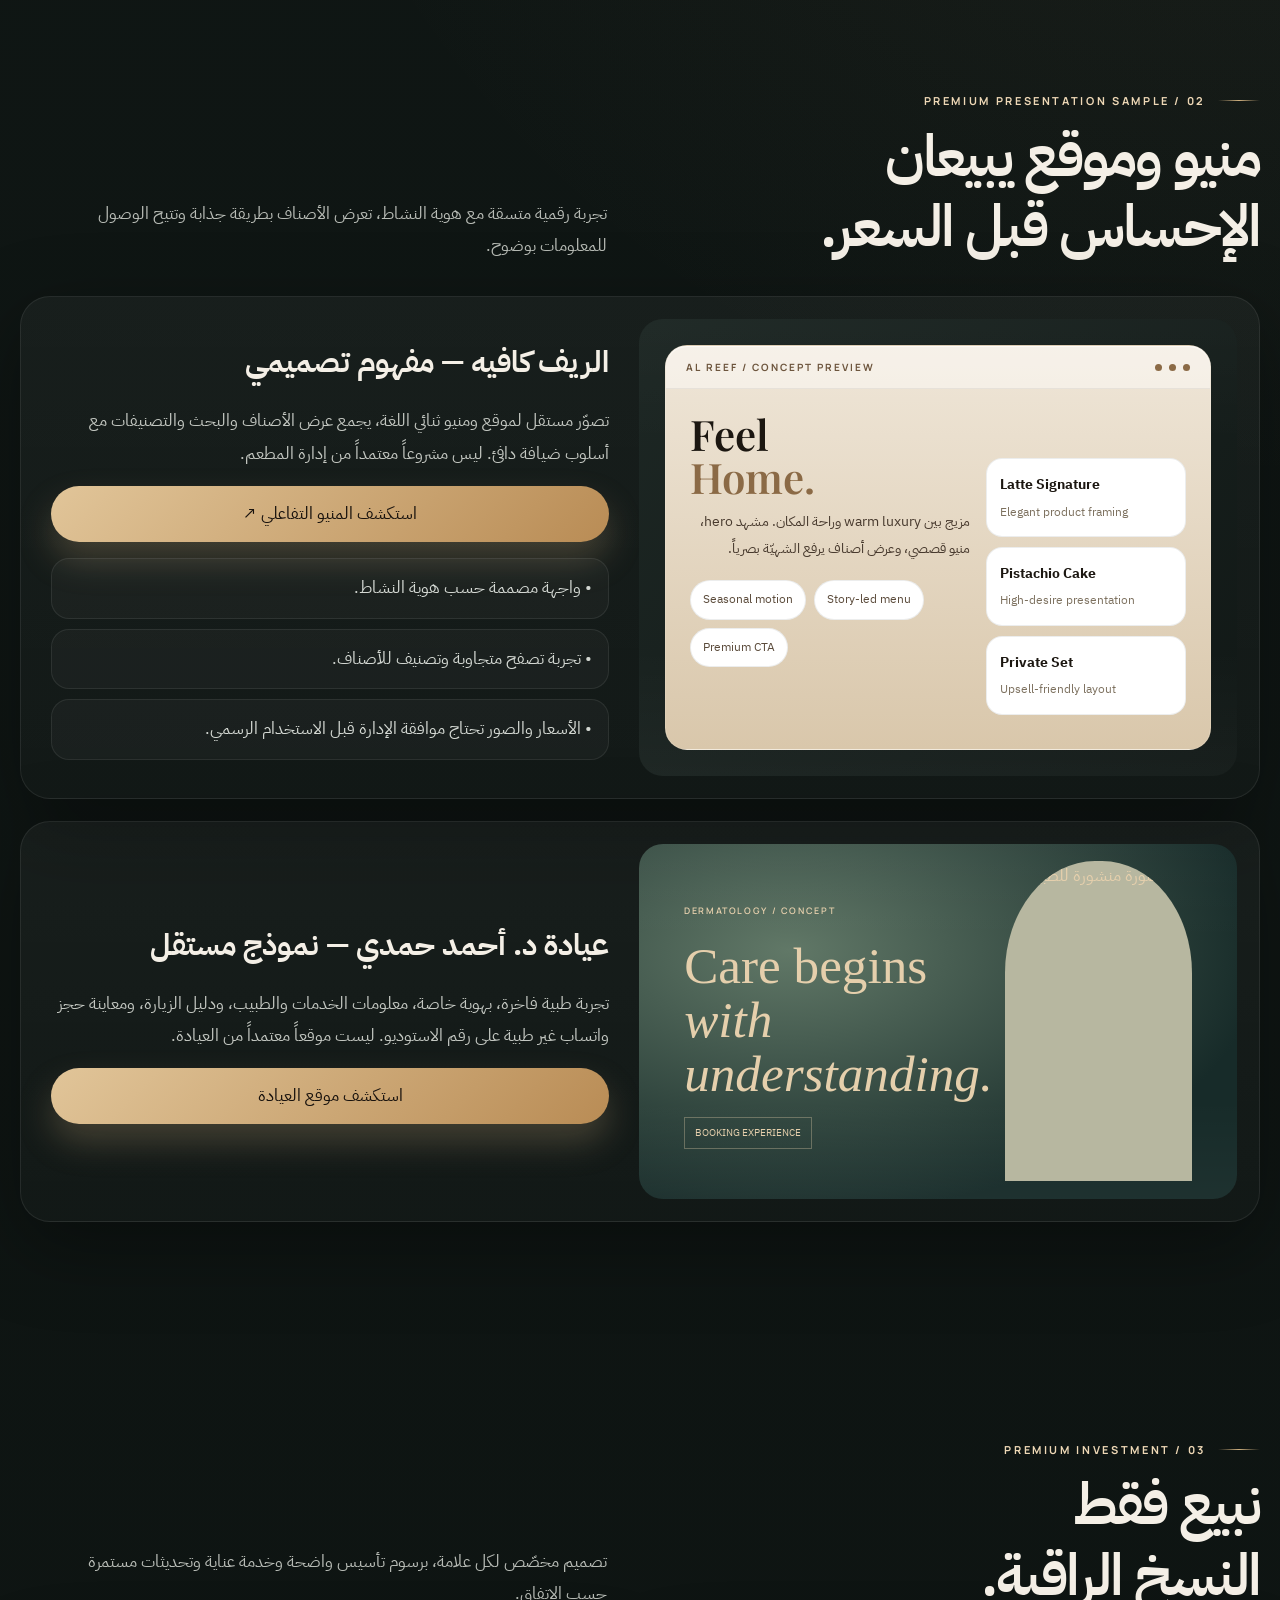
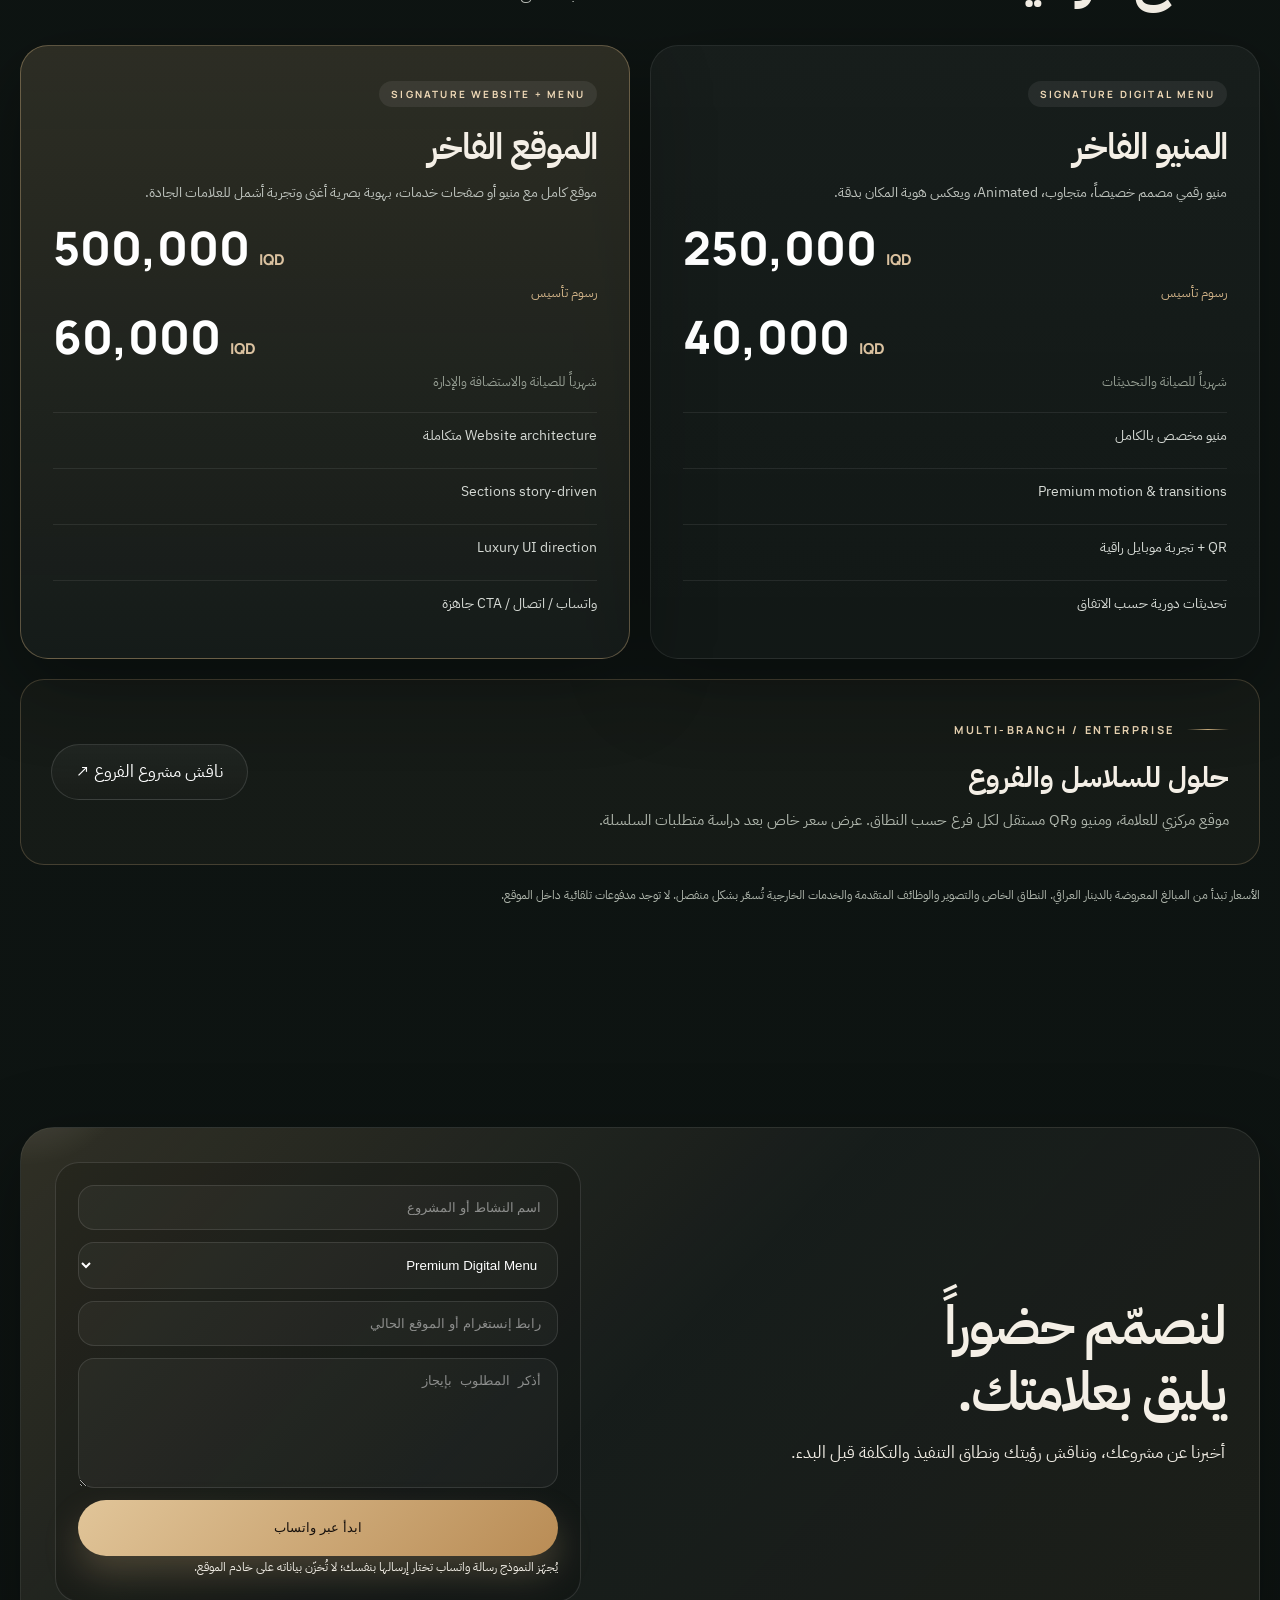
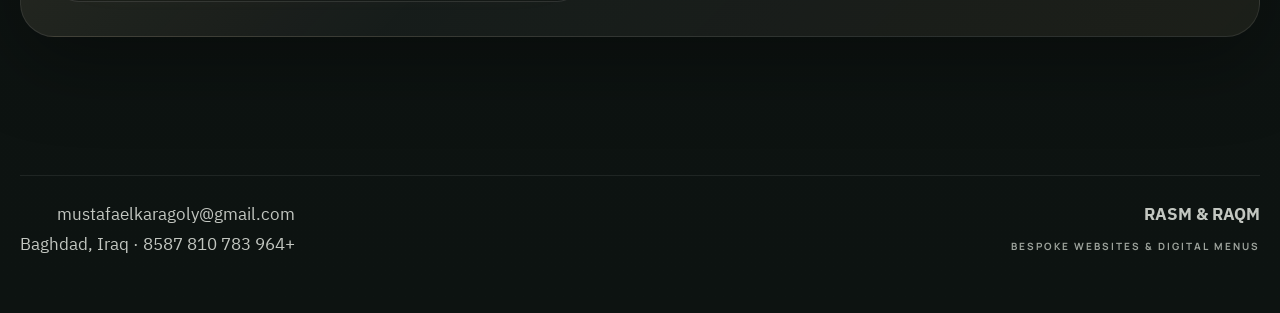
==== commit a036aabc: "Add premium bilingual dermatology clinic portfolio concept and safe booking demo" ====
--- a/index.html
+++ b/index.html
@@ -317,13 +317,14 @@
           <div class="case-copy2">
             <h3>الريف كافيه — مفهوم تصميمي</h3>
             <p>تصوّر مستقل لموقع ومنيو ثنائي اللغة، يجمع عرض الأصناف والبحث والتصنيفات مع أسلوب ضيافة دافئ. ليس مشروعاً معتمداً من إدارة المطعم.</p>
-            <a href="reef-concept.html?v=9" class="btn btn-primary">استكشف المنيو التفاعلي ↗</a><div class="case-list">
+            <a href="reef-concept.html?v=12" class="btn btn-primary">استكشف المنيو التفاعلي ↗</a><div class="case-list">
               <div>• واجهة مصممة حسب هوية النشاط.</div>
               <div>• تجربة تصفح متجاوبة وتصنيف للأصناف.</div>
               <div>• الأسعار والصور تحتاج موافقة الإدارة قبل الاستخدام الرسمي.</div>
             </div>
           </div>
         </article>
+        <article class="case reveal"><div class="case-art" style="background:radial-gradient(ellipse at 25% 30%,#617867,#172b29 75%);min-height:355px;display:grid;place-items:center"><div style="position:relative;width:85%;height:90%;display:grid;grid-template-columns:1fr 1fr;align-items:center;gap:12px;direction:ltr;color:#e5cfac"><div style="z-index:1"><small style="font:600 9px Manrope,Arial;letter-spacing:.18em">DERMATOLOGY / CONCEPT</small><div style="font:400 clamp(28px,4vw,52px)/1.05 Georgia,serif;margin:15px 0">Care begins<br><i>with understanding.</i></div><span style="display:inline-block;font-size:10px;border:1px solid #e5cfac55;padding:6px 10px">BOOKING EXPERIENCE</span></div><div style="position:relative;height:100%;min-height:240px;background:#b7b7a0;border-radius:48% 48% 0 0/35% 35% 0 0;overflow:hidden"><img src="https://drahmedhamdi.com/doctor-hero.png" alt="صورة منشورة للطبيب" loading="lazy" style="position:absolute;inset:0;width:100%;height:100%;object-fit:contain;object-position:bottom"></div></div></div><div class="case-copy2"><h3>عيادة د. أحمد حمدي — نموذج مستقل</h3><p>تجربة طبية فاخرة، بهوية خاصة، معلومات الخدمات والطبيب، ودليل الزيارة، ومعاينة حجز واتساب غير طبية على رقم الاستوديو. ليست موقعاً معتمداً من العيادة.</p><a href="assets/clinic.html?v=1" class="btn btn-primary">استكشف موقع العيادة</a></div></article>
       </div>
     </div>
   </section>
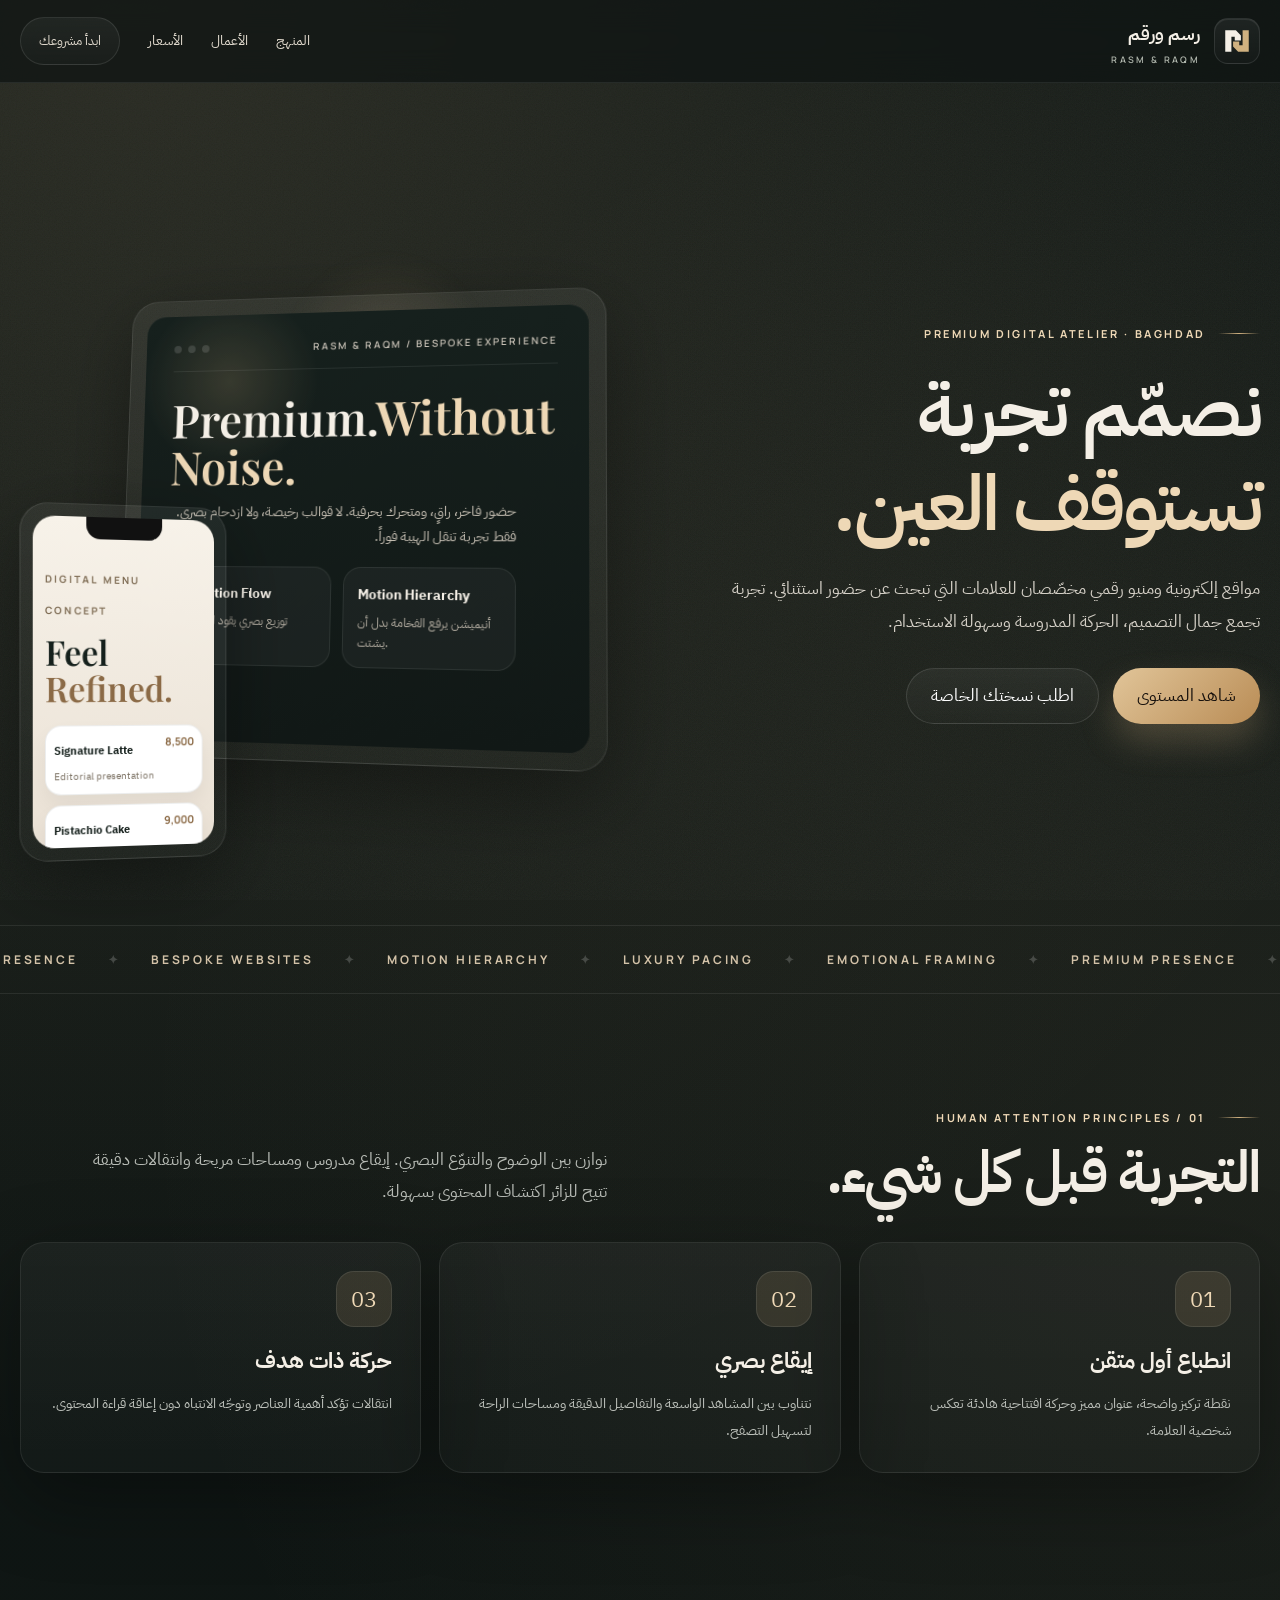
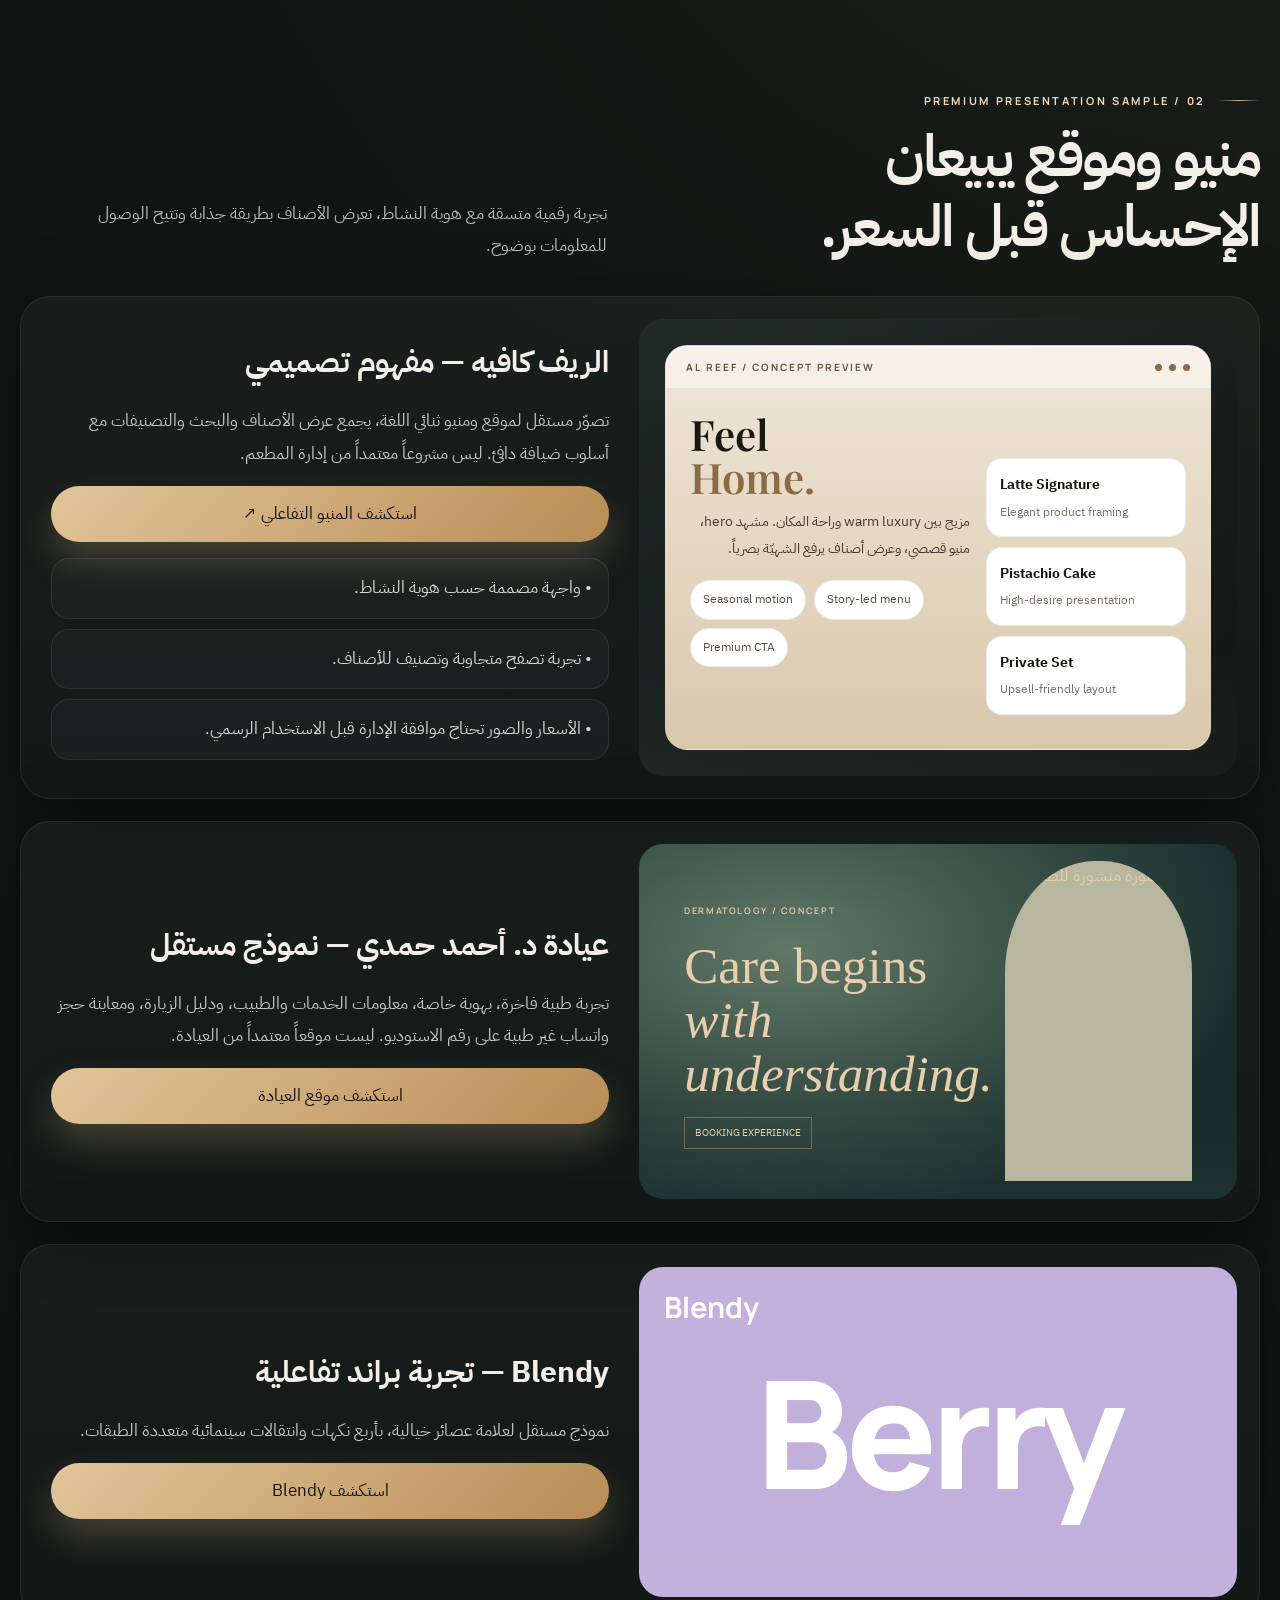
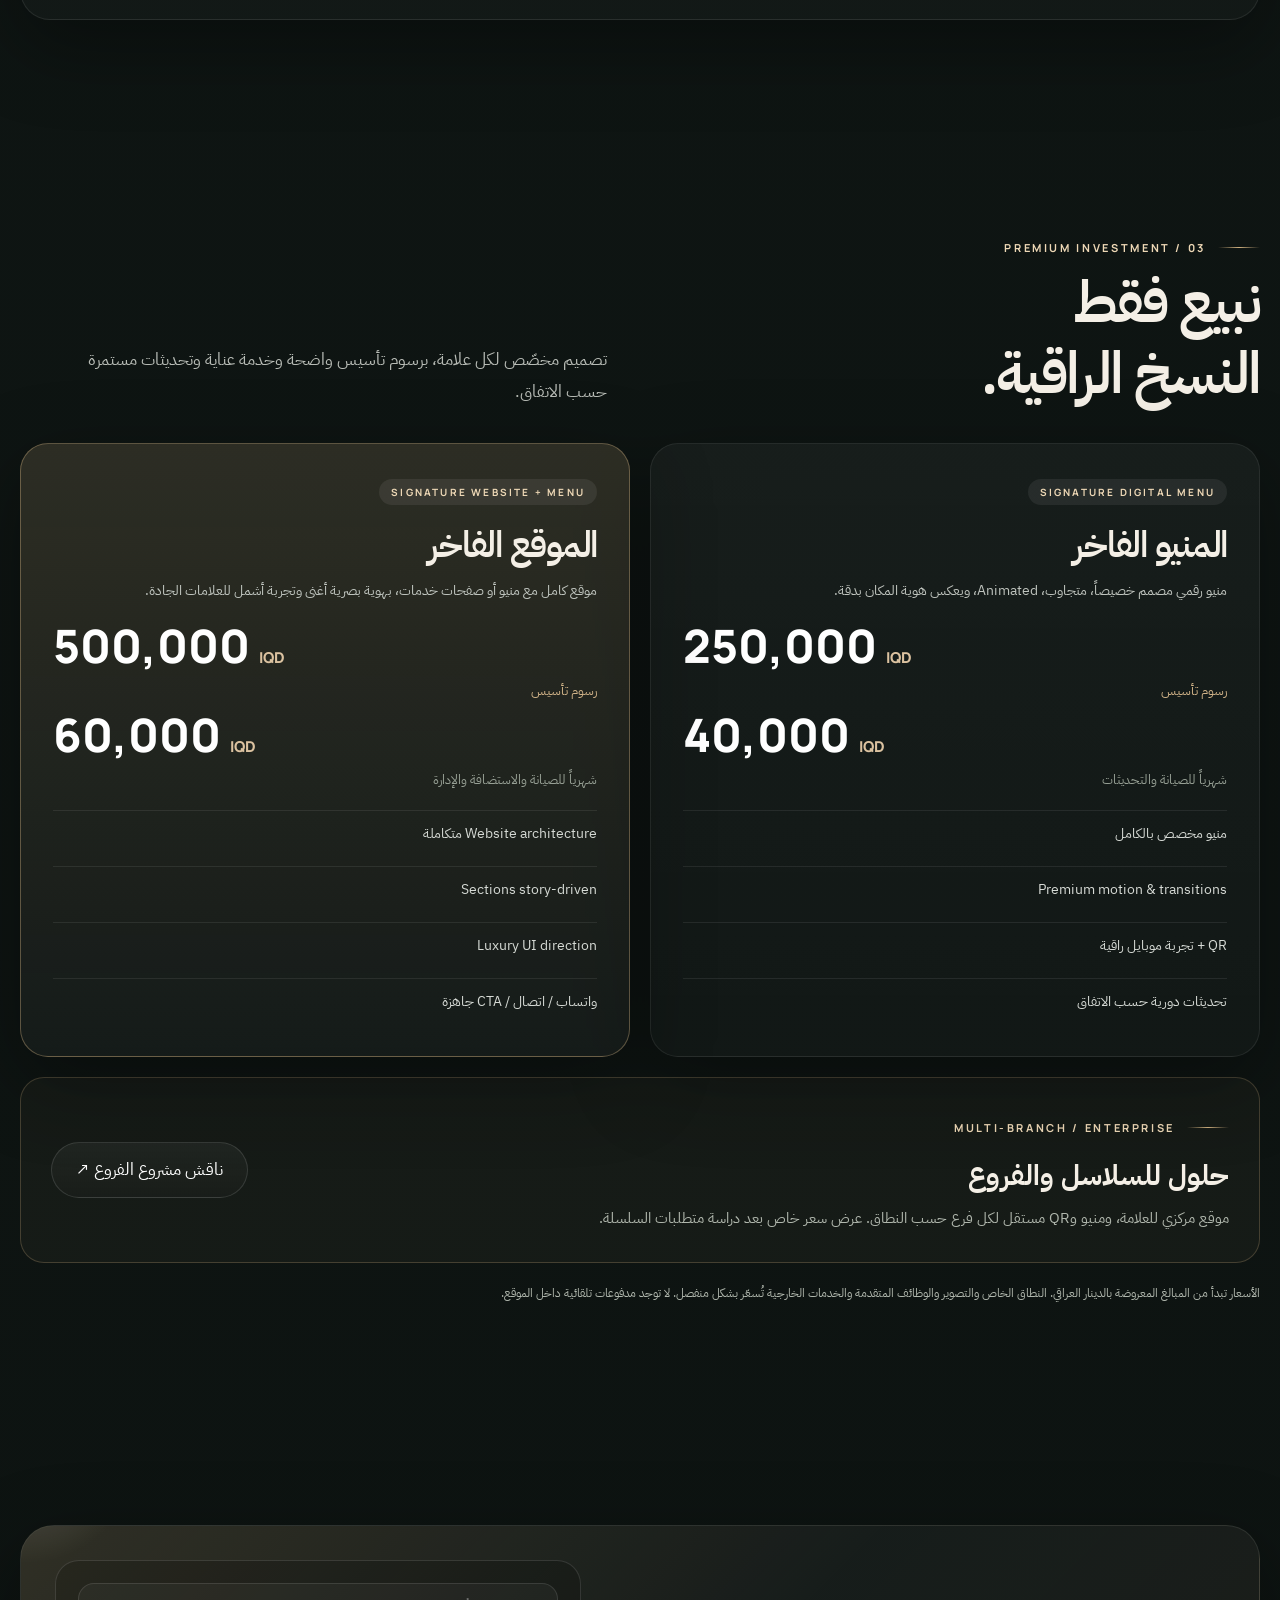
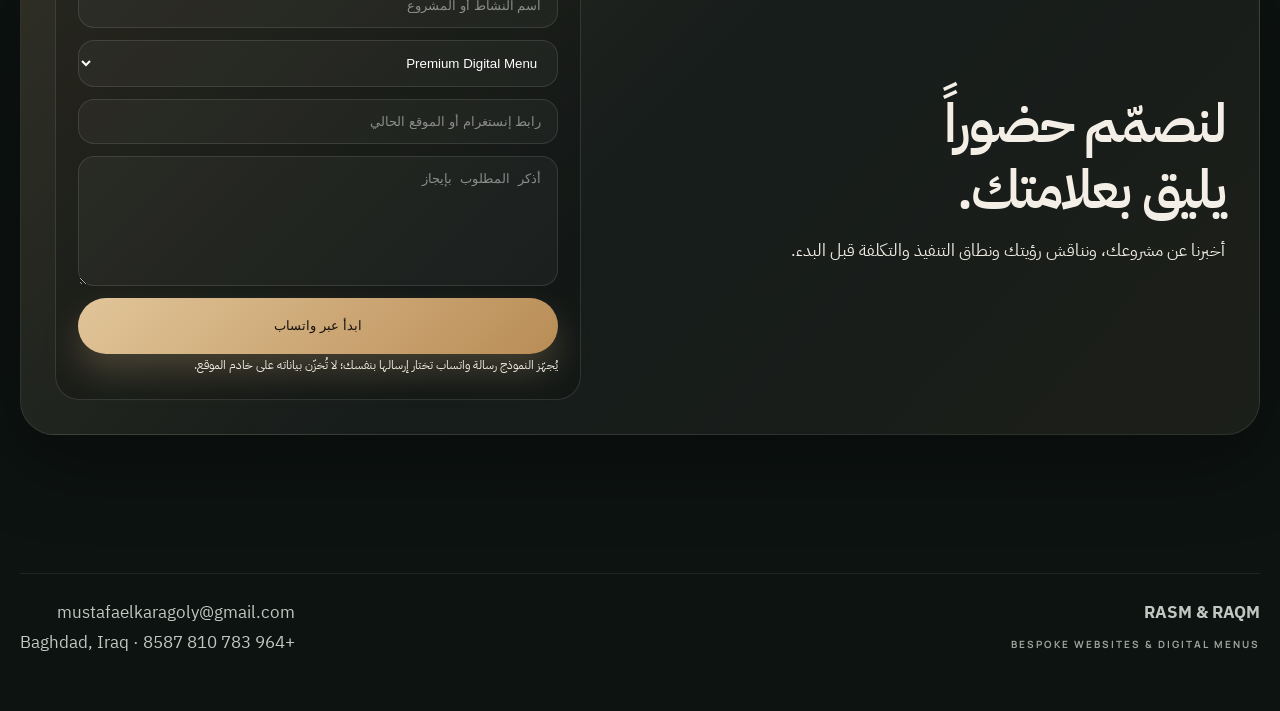
==== commit d8725ba9: "Add standalone Blendy smoothie slider with measured wipes and sprite-sheet parallax" ====
--- a/index.html
+++ b/index.html
@@ -324,7 +324,8 @@
             </div>
           </div>
         </article>
-        <article class="case reveal"><div class="case-art" style="background:radial-gradient(ellipse at 25% 30%,#617867,#172b29 75%);min-height:355px;display:grid;place-items:center"><div style="position:relative;width:85%;height:90%;display:grid;grid-template-columns:1fr 1fr;align-items:center;gap:12px;direction:ltr;color:#e5cfac"><div style="z-index:1"><small style="font:600 9px Manrope,Arial;letter-spacing:.18em">DERMATOLOGY / CONCEPT</small><div style="font:400 clamp(28px,4vw,52px)/1.05 Georgia,serif;margin:15px 0">Care begins<br><i>with understanding.</i></div><span style="display:inline-block;font-size:10px;border:1px solid #e5cfac55;padding:6px 10px">BOOKING EXPERIENCE</span></div><div style="position:relative;height:100%;min-height:240px;background:#b7b7a0;border-radius:48% 48% 0 0/35% 35% 0 0;overflow:hidden"><img src="https://drahmedhamdi.com/doctor-hero.png" alt="صورة منشورة للطبيب" loading="lazy" style="position:absolute;inset:0;width:100%;height:100%;object-fit:contain;object-position:bottom"></div></div></div><div class="case-copy2"><h3>عيادة د. أحمد حمدي — نموذج مستقل</h3><p>تجربة طبية فاخرة، بهوية خاصة، معلومات الخدمات والطبيب، ودليل الزيارة، ومعاينة حجز واتساب غير طبية على رقم الاستوديو. ليست موقعاً معتمداً من العيادة.</p><a href="assets/clinic.html?v=1" class="btn btn-primary">استكشف موقع العيادة</a></div></article>
+        <article class="case reveal"><div class="case-art" style="background:radial-gradient(ellipse at 25% 30%,#617867,#172b29 75%);min-height:355px;display:grid;place-items:center"><div style="position:relative;width:85%;height:90%;display:grid;grid-template-columns:1fr 1fr;align-items:center;gap:12px;direction:ltr;color:#e5cfac"><div style="z-index:1"><small style="font:600 9px Manrope,Arial;letter-spacing:.18em">DERMATOLOGY / CONCEPT</small><div style="font:400 clamp(28px,4vw,52px)/1.05 Georgia,serif;margin:15px 0">Care begins<br><i>with understanding.</i></div><span style="display:inline-block;font-size:10px;border:1px solid #e5cfac55;padding:6px 10px">BOOKING EXPERIENCE</span></div><div style="position:relative;height:100%;min-height:240px;background:#b7b7a0;border-radius:48% 48% 0 0/35% 35% 0 0;overflow:hidden"><img src="https://drahmedhamdi.com/doctor-hero.png" alt="صورة منشورة للطبيب" loading="lazy" style="position:absolute;inset:0;width:100%;height:100%;object-fit:contain;object-position:bottom"></div></div></div><div class="case-copy2"><h3>عيادة د. أحمد حمدي — نموذج مستقل</h3><p>تجربة طبية فاخرة، بهوية خاصة، معلومات الخدمات والطبيب، ودليل الزيارة، ومعاينة حجز واتساب غير طبية على رقم الاستوديو. ليست موقعاً معتمداً من العيادة.</p><a href="/assets/clinic-preview/?v=3" class="btn btn-primary">استكشف موقع العيادة</a></div></article>
+        <article class="case reveal"><div class="case-art" style="background:#C2B0DC;display:grid;place-items:center;min-height:330px;overflow:hidden"><div style="position:relative;width:100%;height:100%;display:grid;place-items:center;color:#fff;direction:ltr"><span style="position:absolute;top:20px;left:25px;font:700 29px Manrope,sans-serif">Blendy</span><b style="font:800 clamp(65px,12vw,150px)/1 Manrope,sans-serif;letter-spacing:-.04em">Berry</b><div style="position:absolute;top:50%;left:50%;width:110px;height:169px;transform:translate(-50%,-50%);background-image:url('https://images.higgs.ai/?default=1&amp;output=webp&amp;w=2048&amp;q=85&amp;url=https%3A%2F%2Fd8j0ntlcm91z4.cloudfront.net%2Fuser_38xzZboKViGWJOttwIXH07lWA1P%2Fhf_20261117_053958_8803e421-29b1-4c24-8efd-54cae3f479b4.png');background-repeat:no-repeat;background-size:376.72240802675583px;background-position:-42.85953177257525px -11.036789297658864px"></div></div></div><div class="case-copy2"><h3>Blendy — تجربة براند تفاعلية</h3><p>نموذج مستقل لعلامة عصائر خيالية، بأربع نكهات وانتقالات سينمائية متعددة الطبقات.</p><a href="/assets/blendy/" class="btn btn-primary">استكشف Blendy</a></div></article>
       </div>
     </div>
   </section>
